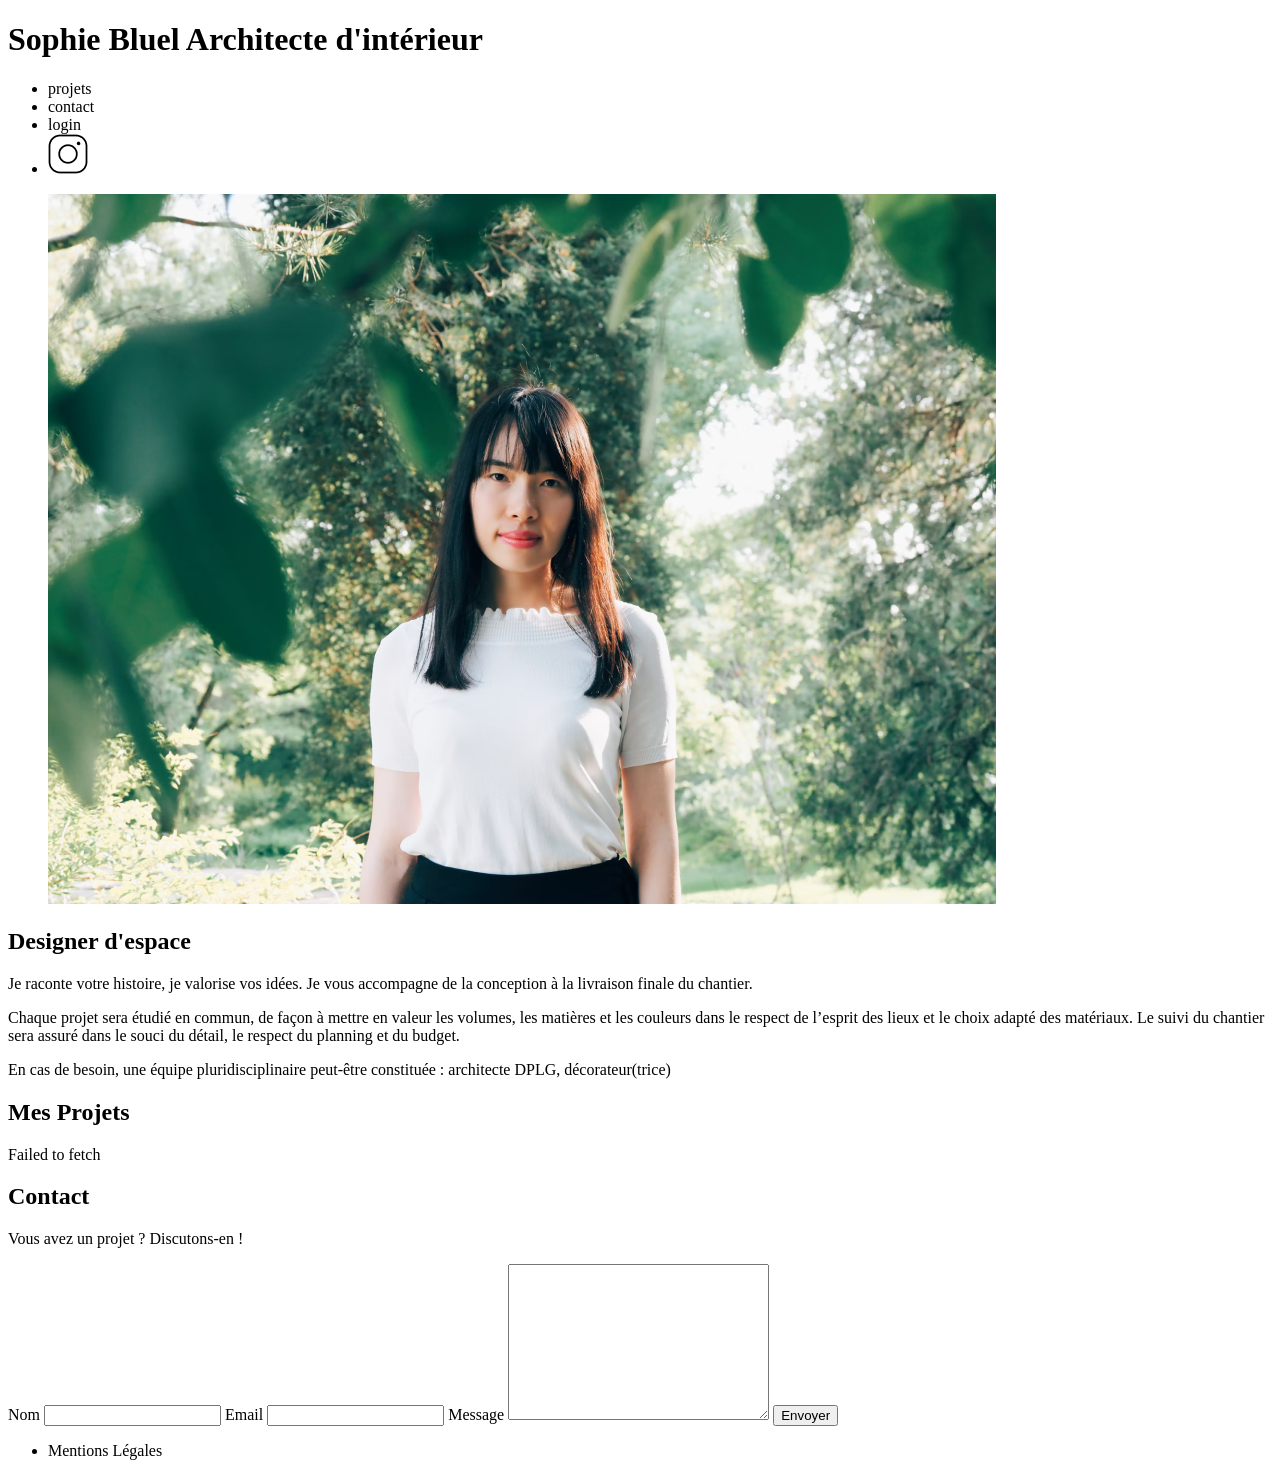
==== FrontEnd/index.html @ 78069637 "add api call for works" ====
<!DOCTYPE html>
<html lang="fr">
<head>
	<meta charset="UTF-8">
	<title>Sophie Bluel - Architecte d'intérieur</title>
	<meta name="viewport" content="width=device-width, initial-scale=1.0">
	<link rel="preconnect" href="https://fonts.googleapis.com">
	<link rel="preconnect" href="https://fonts.gstatic.com" crossorigin>
	<link href="https://fonts.googleapis.com/css2?family=Syne:wght@700;800&family=Work+Sans&display=swap" rel="stylesheet">
	<meta name="description" content="">
	<link rel="stylesheet" href="./assets/style.css">
</head>
<body>
<header>
	<h1>Sophie Bluel <span>Architecte d'intérieur</span></h1>
	<nav>
		<ul>
			<li>projets</li>
			<li>contact</li>
			<li>login</li>
			<li><img src="./assets/icons/instagram.png" alt="Instagram"></li>
		</ul>
	</nav>
</header>
<main>
	<section id="introduction">
		<figure>
			<img src="./assets/images/sophie-bluel.png" alt="">
		</figure>
		<article>
			<h2>Designer d'espace</h2>
			<p>Je raconte votre histoire, je valorise vos idées. Je vous accompagne de la conception à la livraison finale du chantier.</p>
			<p>Chaque projet sera étudié en commun, de façon à mettre en valeur les volumes, les matières et les couleurs dans le respect de l’esprit des lieux et le choix adapté des matériaux. Le suivi du chantier sera assuré dans le souci du détail, le respect du planning et du budget.</p>
			<p>En cas de besoin, une équipe pluridisciplinaire peut-être constituée : architecte DPLG, décorateur(trice)</p>
		</article>
	</section>
	<section id="portfolio">
		<h2>Mes Projets</h2>
		<div id="gallery" class="gallery"></div>
	</section>
	<section id="contact">
		<h2>Contact</h2>
		<p>Vous avez un projet ? Discutons-en !</p>
		<form action="#" method="post">
			<label for="name">Nom</label>
			<input type="text" name="name" id="name">
			<label for="email">Email</label>
			<input type="email" name="email" id="email">
			<label for="message">Message</label>
			<textarea name="message" id="message" cols="30" rows="10"></textarea>
			<input type="submit" value="Envoyer">
		</form>
	</section>
</main>

<footer>
	<nav>
		<ul>
			<li>Mentions Légales</li>
		</ul>
	</nav>
</footer>
<script src="./assets/js/script.js"></script>
</body>
</html>
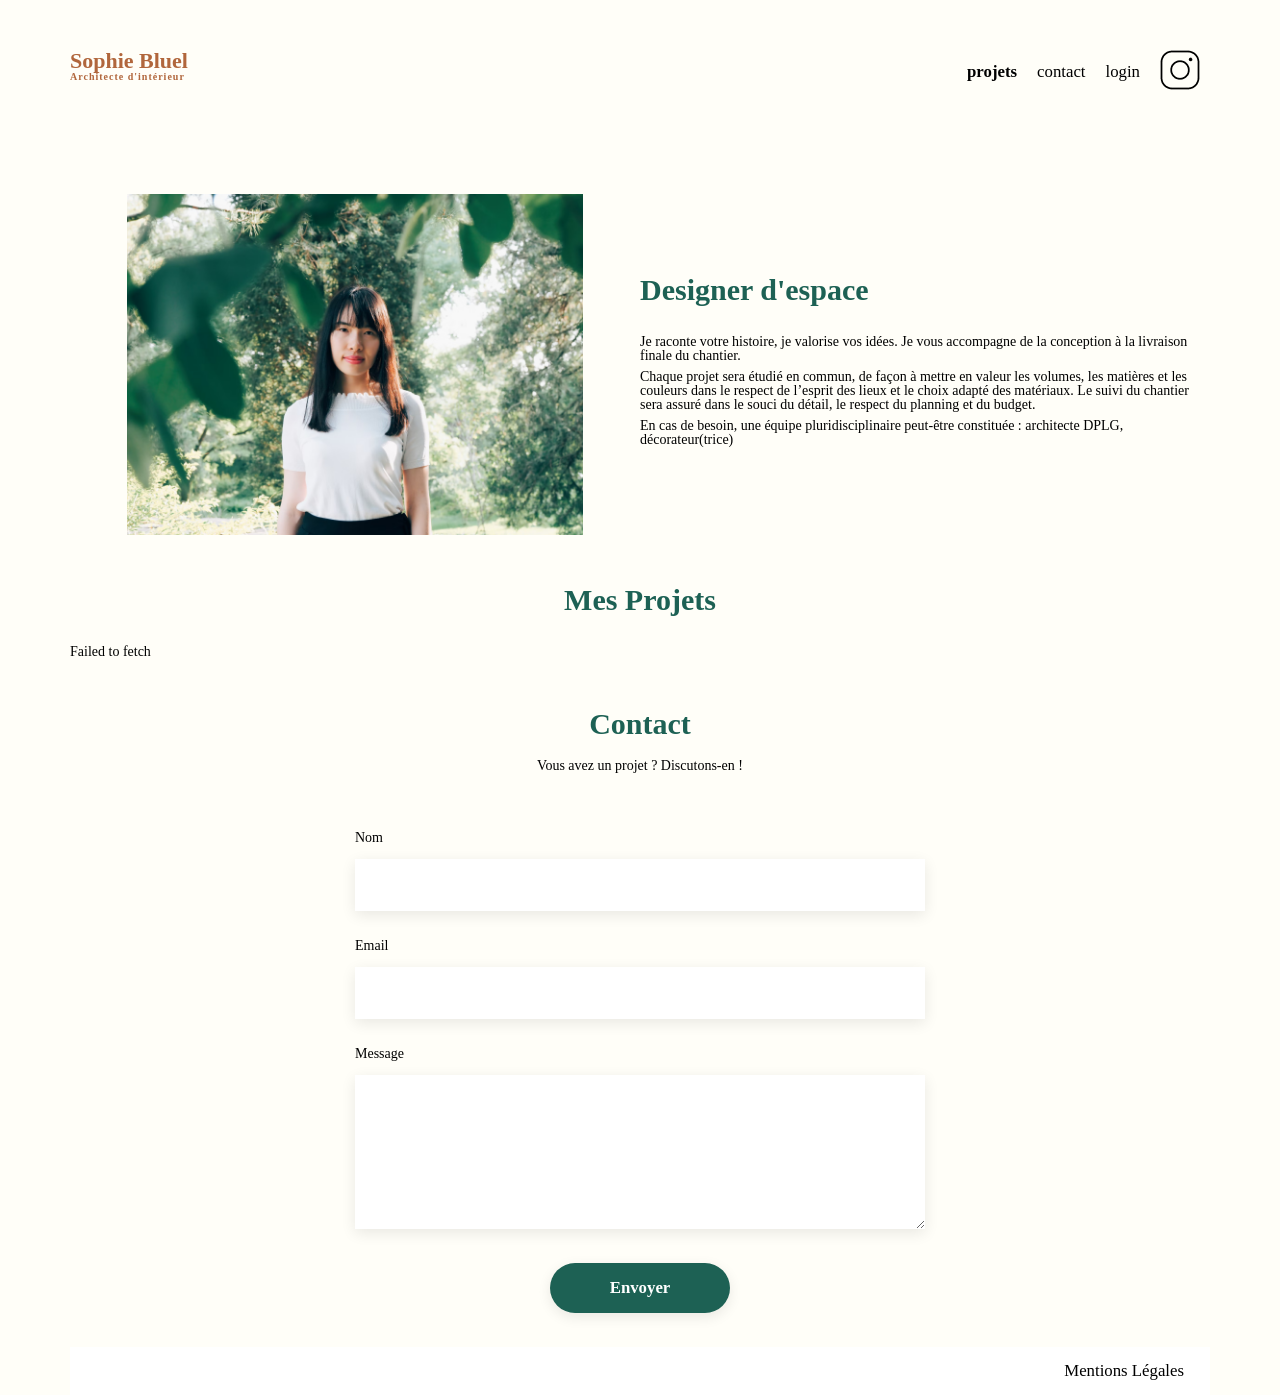
==== commit 343b9c58: "add styles for nav and footer" ====
--- a/FrontEnd/index.html
+++ b/FrontEnd/index.html
@@ -15,7 +15,7 @@
 	<h1>Sophie Bluel <span>Architecte d'intérieur</span></h1>
 	<nav>
 		<ul>
-			<li>projets</li>
+			<li class="selected">projets</li>
 			<li>contact</li>
 			<li>login</li>
 			<li><img src="./assets/icons/instagram.png" alt="Instagram"></li>
--- a/FrontEnd/assets/style.css
+++ b/FrontEnd/assets/style.css
@@ -0,0 +1,208 @@
+/* http://meyerweb.com/eric/tools/css/reset/
+   v2.0 | 20110126
+   License: none (public domain)
+*/
+
+html, body, div, span, applet, object, iframe,
+h1, h2, h3, h4, h5, h6, p, blockquote, pre,
+a, abbr, acronym, address, big, cite, code,
+del, dfn, em, img, ins, kbd, q, s, samp,
+small, strike, strong, sub, sup, tt, var,
+b, u, i, center,
+dl, dt, dd, ol, ul, li,
+fieldset, form, label, legend,
+table, caption, tbody, tfoot, thead, tr, th, td,
+article, aside, canvas, details, embed,
+figure, figcaption, footer, header, hgroup,
+menu, nav, output, ruby, section, summary,
+time, mark, audio, video {
+	margin: 0;
+	padding: 0;
+	border: 0;
+	font-size: 100%;
+	font: inherit;
+	vertical-align: baseline;
+}
+/* HTML5 display-role reset for older browsers */
+article, aside, details, figcaption, figure,
+footer, header, hgroup, menu, nav, section {
+	display: block;
+}
+body {
+	line-height: 1;
+}
+ol, ul {
+	list-style: none;
+}
+blockquote, q {
+	quotes: none;
+}
+blockquote:before, blockquote:after,
+q:before, q:after {
+	content: '';
+	content: none;
+}
+table {
+	border-collapse: collapse;
+	border-spacing: 0;
+}
+/** end reset css**/
+body {
+	max-width: 1140px;
+	margin:auto;
+	font-family: 'Work Sans' ;
+	font-size: 14px;
+	background-color: #FFFEF8;
+	min-height: 100vh;
+    display: flex;
+    flex-direction: column;
+}
+header {
+	display: flex;
+	justify-content: space-between;
+	margin: 50px 0
+}
+
+main {
+	flex: 1;
+}
+
+section {
+	margin: 50px 0
+}
+
+h1{
+	display: flex;
+	flex-direction: column;
+	font-family: 'Syne';
+	font-size: 22px;
+	font-weight: 800;
+	color: #B1663C
+}
+
+h1 > span {
+	font-family: 'Work Sans';
+	font-size:10px;
+	letter-spacing: 0.1em;
+;
+}
+
+h2{
+	font-family: 'Syne';
+	font-weight: 700;
+	font-size: 30px;
+	color: #1D6154
+}
+nav ul {
+	display: flex;
+	align-items: center;
+	list-style-type: none;
+
+}
+nav li {
+	padding: 0 10px;
+	font-size: 1.2em;
+	cursor: pointer;
+	&.selected {
+		font-weight: bold;
+	}
+}
+
+li:hover {
+	color: #B1663C;
+}
+#introduction {
+	display: flex;
+	align-items: center;
+}
+#introduction figure {
+	flex: 1
+}
+#introduction img {
+	display: block;
+	margin: auto;
+	width: 80%;
+}
+
+#introduction article {
+	flex: 1
+}
+#introduction h2 {
+	margin-bottom: 1em;
+}
+
+#introduction p {
+	margin-bottom: 0.5em;
+}
+#portfolio h2 {
+	text-align: center;
+	margin-bottom: 1em;
+}
+.gallery {
+	width: 100%;
+	display: grid;
+	grid-template-columns: 1fr 1fr 1fr;
+	grid-column-gap: 20px;
+	grid-row-gap: 20px;
+}
+
+.gallery img {
+	width: 100%;
+
+}
+#contact {
+	width: 50%;
+margin: auto;
+}
+#contact > * {
+	text-align: center;
+
+}
+#contact h2{
+	margin-bottom: 20px;
+}
+#contact form {
+	text-align: left;
+	margin-top:30px;
+	display: flex;
+	flex-direction: column;
+}
+
+#contact input {
+	height: 50px;
+	font-size: 1.2em;
+	border: none;
+	box-shadow: 0px 4px 14px rgba(0, 0, 0, 0.09);
+}
+#contact label {
+	margin: 2em 0 1em 0;
+}
+#contact textarea {
+	border: none;
+	box-shadow: 0px 4px 14px rgba(0, 0, 0, 0.09);
+}
+
+input[type="submit"] {
+	cursor: pointer;
+	font-family: 'Syne';
+	font-weight: 700;
+	color: white;
+	background-color: #1D6154;
+	margin : 2em auto ;
+	width: 180px;
+	text-align: center;
+	border-radius: 60px ;
+}
+
+input[type="submit"]:hover {
+	background-color: #0E2F28;
+}
+
+footer nav ul {
+	display: flex;
+	justify-content: flex-end;
+	margin: 0 auto;
+	background-color: white;
+	padding: 1rem;
+}
+
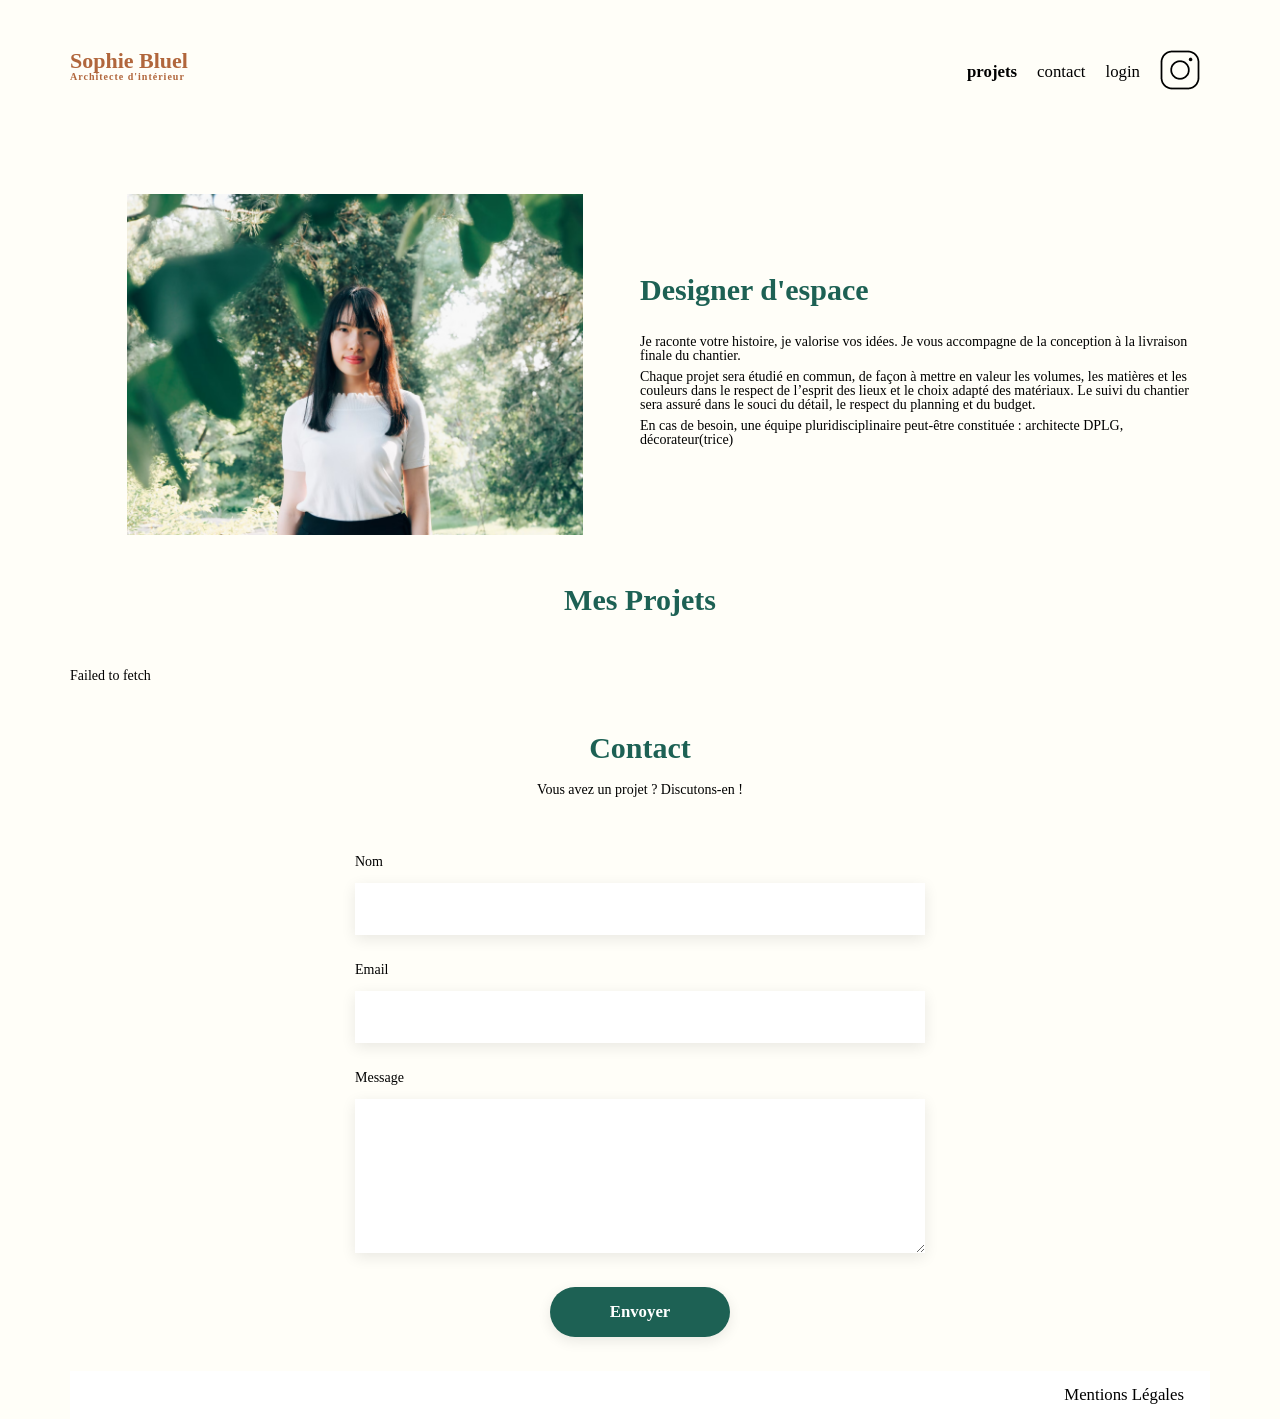
==== commit d3f2fd53: "add category filter and styles" ====
--- a/FrontEnd/index.html
+++ b/FrontEnd/index.html
@@ -36,6 +36,7 @@
 	</section>
 	<section id="portfolio">
 		<h2>Mes Projets</h2>
+		<ul id="categories"></ul>
 		<div id="gallery" class="gallery"></div>
 	</section>
 	<section id="contact">
--- a/FrontEnd/assets/style.css
+++ b/FrontEnd/assets/style.css
@@ -150,6 +150,36 @@
 	width: 100%;
 
 }
+
+#categories {
+	font-family: 'Syne';
+	font-weight: 700;
+	display: flex;
+	justify-content: center;
+	padding-bottom: 1.5rem;
+	li {
+		cursor: pointer;
+		color:#1D6154;
+		background-color: white;
+		margin-left: 0.5rem;
+		padding: 16px;
+		width: auto;
+		border-radius: 60px;
+		border: solid 2px #1D6154;
+	}
+	li:hover, .selected {
+		color: white;
+	}
+	li:hover {
+		background-color: #0E2F28;
+		border: solid 2px #0E2F28;
+	}
+	.selected {
+		background-color: #1D6154;
+		border: solid 2px #1D6154;
+	}
+}
+
 #contact {
 	width: 50%;
 margin: auto;
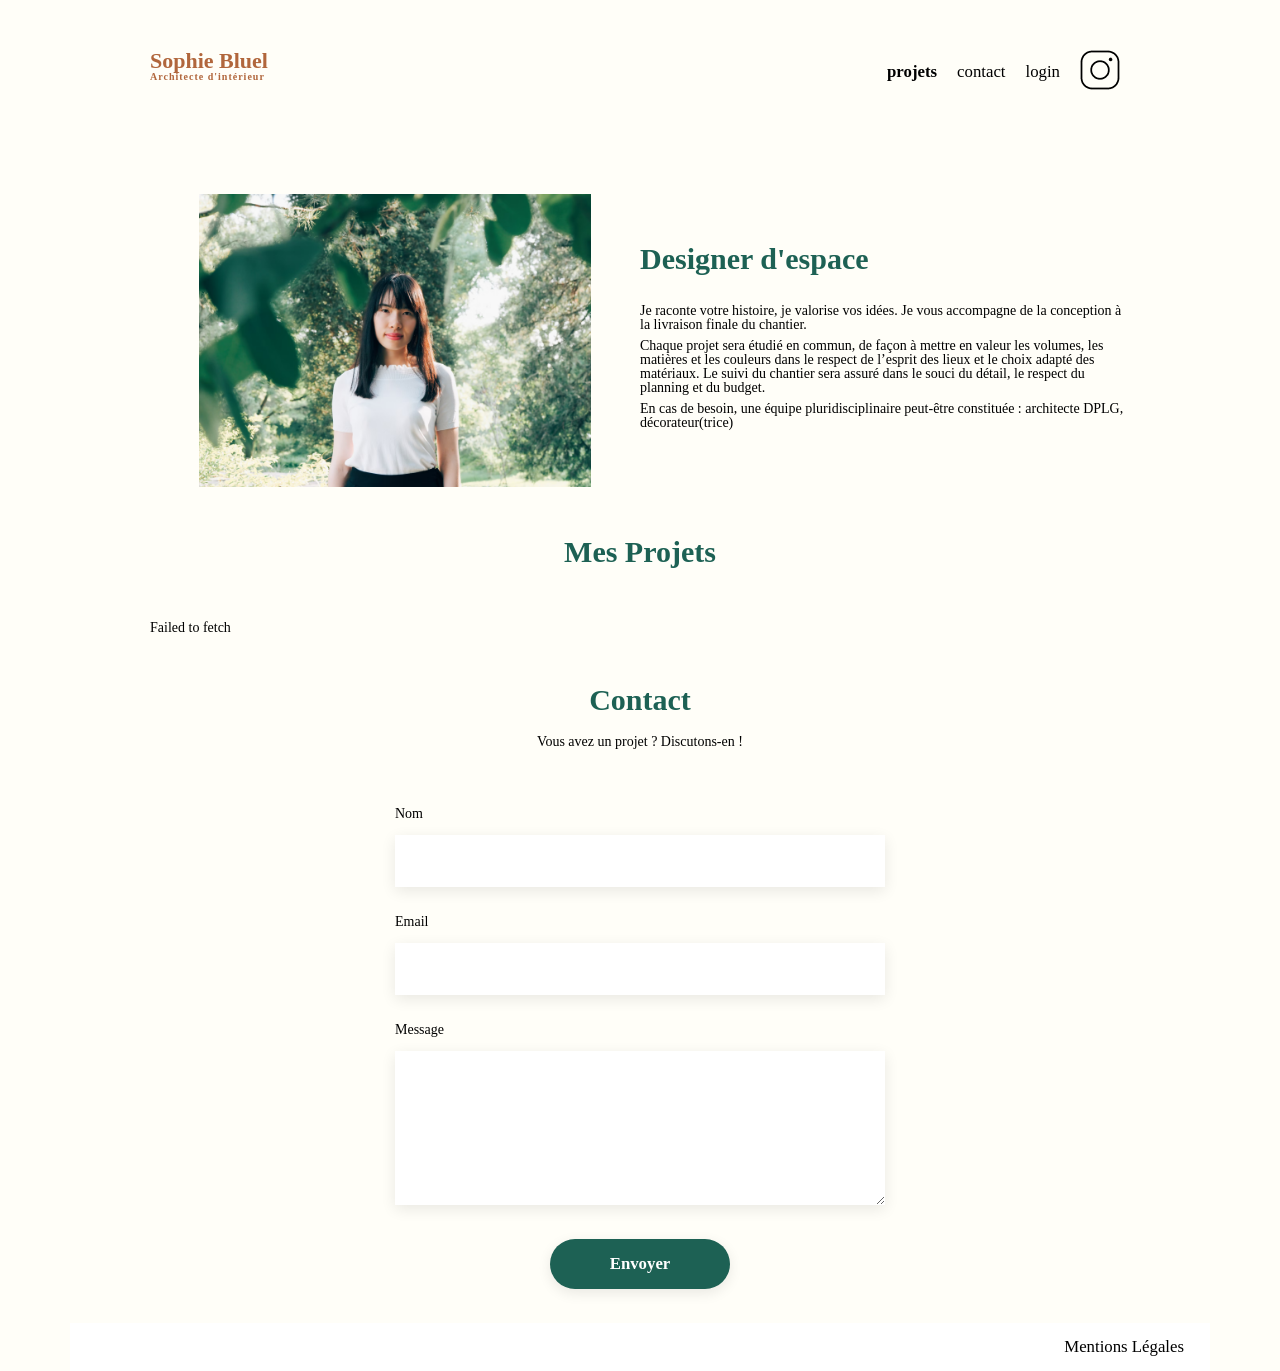
==== commit 56da500d: "add edition mode styles" ====
--- a/FrontEnd/index.html
+++ b/FrontEnd/index.html
@@ -11,13 +11,20 @@
 	<link rel="stylesheet" href="./assets/style.css">
 </head>
 <body>
+<div id="edition-banner" hidden>
+	<p>
+		<img src="./assets/icons/edit.svg" class="icon-img" aria-hidden="true">
+		<span>Mode édition</span>
+	</p>
+</div>
 <header>
 	<h1>Sophie Bluel <span>Architecte d'intérieur</span></h1>
 	<nav>
 		<ul>
 			<li class="selected">projets</li>
 			<li>contact</li>
-			<li>login</li>
+			<li><a href="./login.html" id="login-btn">login</a></li>
+			<li id="logout-btn" hidden>logout</li>
 			<li><img src="./assets/icons/instagram.png" alt="Instagram"></li>
 		</ul>
 	</nav>
@@ -35,7 +42,13 @@
 		</article>
 	</section>
 	<section id="portfolio">
-		<h2>Mes Projets</h2>
+		<div class="subtitle-container">
+			<h2>Mes Projets</h2>
+			<button id="edition-btn" type="button" hidden>
+				<img src="./assets/icons/edit.svg" class="icon-img" aria-hidden="true">
+				<span>modifier</span>
+			</button>
+		</div>
 		<ul id="categories"></ul>
 		<div id="gallery" class="gallery"></div>
 	</section>
--- a/FrontEnd/assets/style.css
+++ b/FrontEnd/assets/style.css
@@ -57,6 +57,12 @@
     display: flex;
     flex-direction: column;
 }
+
+header,
+main {
+	padding: 0 5rem;
+}
+
 header {
 	display: flex;
 	justify-content: space-between;
@@ -84,7 +90,11 @@
 	font-family: 'Work Sans';
 	font-size:10px;
 	letter-spacing: 0.1em;
-;
+}
+
+a {
+	text-decoration: none;
+	color: black;
 }
 
 h2{
@@ -134,10 +144,19 @@
 #introduction p {
 	margin-bottom: 0.5em;
 }
-#portfolio h2 {
-	text-align: center;
-	margin-bottom: 1em;
-}
+
+#portfolio {
+	.subtitle-container {
+		display: flex;
+		justify-content: center;
+		align-items: last baseline;
+	}
+	h2 {
+		text-align: center;
+		margin-bottom: 1em;
+	}
+}
+
 .gallery {
 	width: 100%;
 	display: grid;
@@ -148,7 +167,6 @@
 
 .gallery img {
 	width: 100%;
-
 }
 
 #categories {
@@ -167,7 +185,8 @@
 		border-radius: 60px;
 		border: solid 2px #1D6154;
 	}
-	li:hover, .selected {
+	li:hover,
+	.selected {
 		color: white;
 	}
 	li:hover {
@@ -180,33 +199,43 @@
 	}
 }
 
-#contact {
+#contact,
+#login {
 	width: 50%;
-margin: auto;
-}
-#contact > * {
+	margin: auto;
+}
+
+#contact > *,
+#login > * {
 	text-align: center;
-
-}
-#contact h2{
+}
+
+#contact h2, 
+#login h2 {
 	margin-bottom: 20px;
 }
-#contact form {
+
+#contact form,
+#login form {
 	text-align: left;
 	margin-top:30px;
 	display: flex;
 	flex-direction: column;
 }
 
-#contact input {
+#contact input,
+#login input {
 	height: 50px;
 	font-size: 1.2em;
 	border: none;
 	box-shadow: 0px 4px 14px rgba(0, 0, 0, 0.09);
 }
-#contact label {
+
+#contact label,
+#login label {
 	margin: 2em 0 1em 0;
 }
+
 #contact textarea {
 	border: none;
 	box-shadow: 0px 4px 14px rgba(0, 0, 0, 0.09);
@@ -228,6 +257,54 @@
 	background-color: #0E2F28;
 }
 
+#login-btn {
+	&.selected {
+		font-weight: bold;
+		
+	}
+}
+
+#login a {
+	align-self: center;
+	text-decoration: underline;
+}
+
+.error-message {
+	align-self: center;
+	color: red;
+	margin-top: 2rem;
+}
+
+#edition-banner {
+	background-color: black;
+	color: white;
+	padding: 1rem 2rem;
+	text-align: center;
+	img {
+		filter: brightness(0) invert(1);
+		margin-right: 0.5rem;
+	}
+}
+
+#edition-btn {
+    cursor: pointer;
+    background: none;
+    border: none;
+    padding: 0;
+	margin: 0;
+    font: inherit;
+	margin-left: 1.5rem;
+	font-size: 14px;
+	color: black;
+	font-weight: 400;
+}
+
+.icon-img {
+	height: 16px;
+	width: 16px;
+	alignment-baseline: central;
+}
+
 footer nav ul {
 	display: flex;
 	justify-content: flex-end;
@@ -235,4 +312,3 @@
 	background-color: white;
 	padding: 1rem;
 }
-
